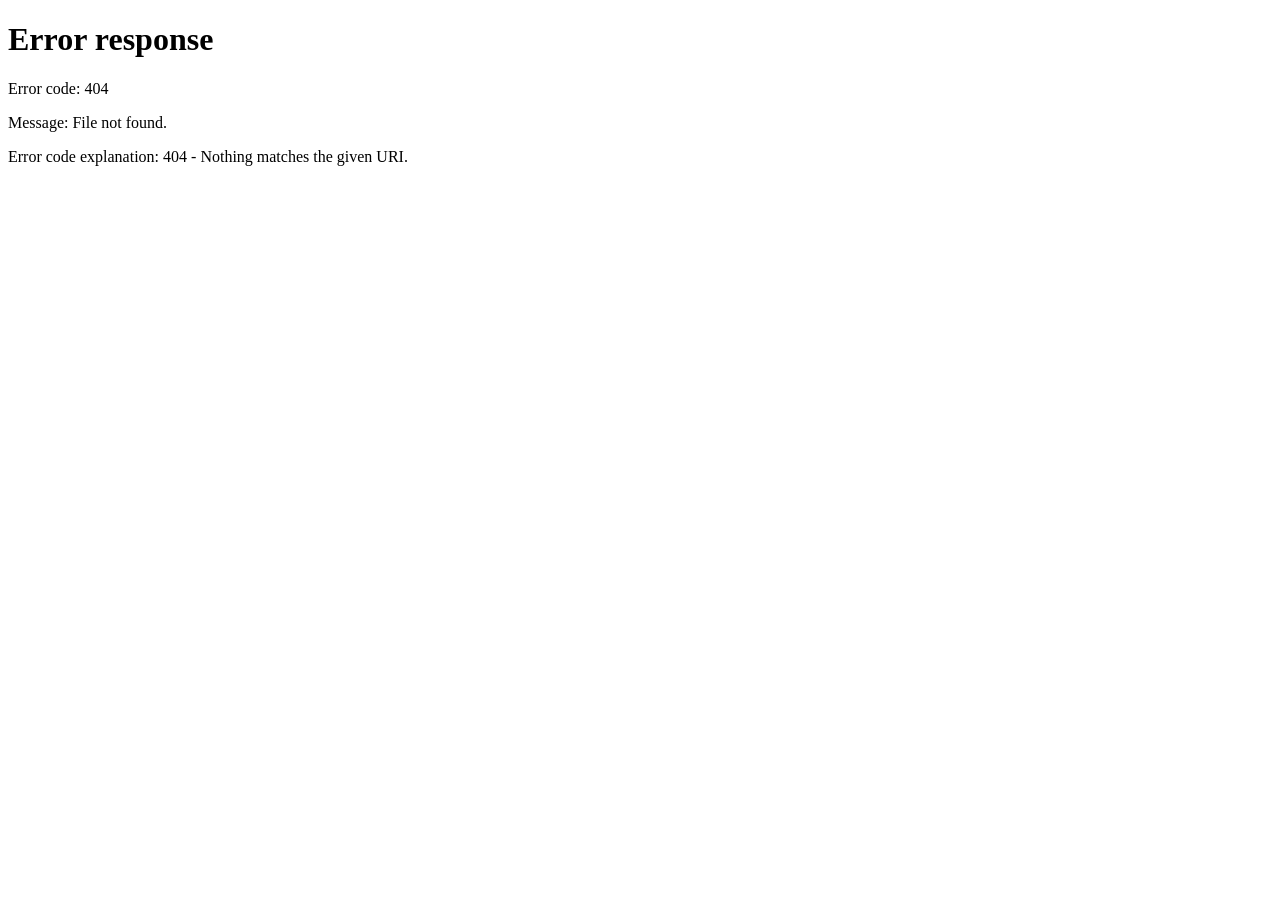
==== index.html @ cd6b4820 "Estructura inicial del proyecto: index y README" ====
<!DOCTYPE html>
<html lang="es">

<head>
    <meta charset="UTF-8">
    <title>DUALSHOCK-LAB</title>
</head>

<body>
    <script>
        window.location = "login/login.html"
    </script>
</body>

</html>
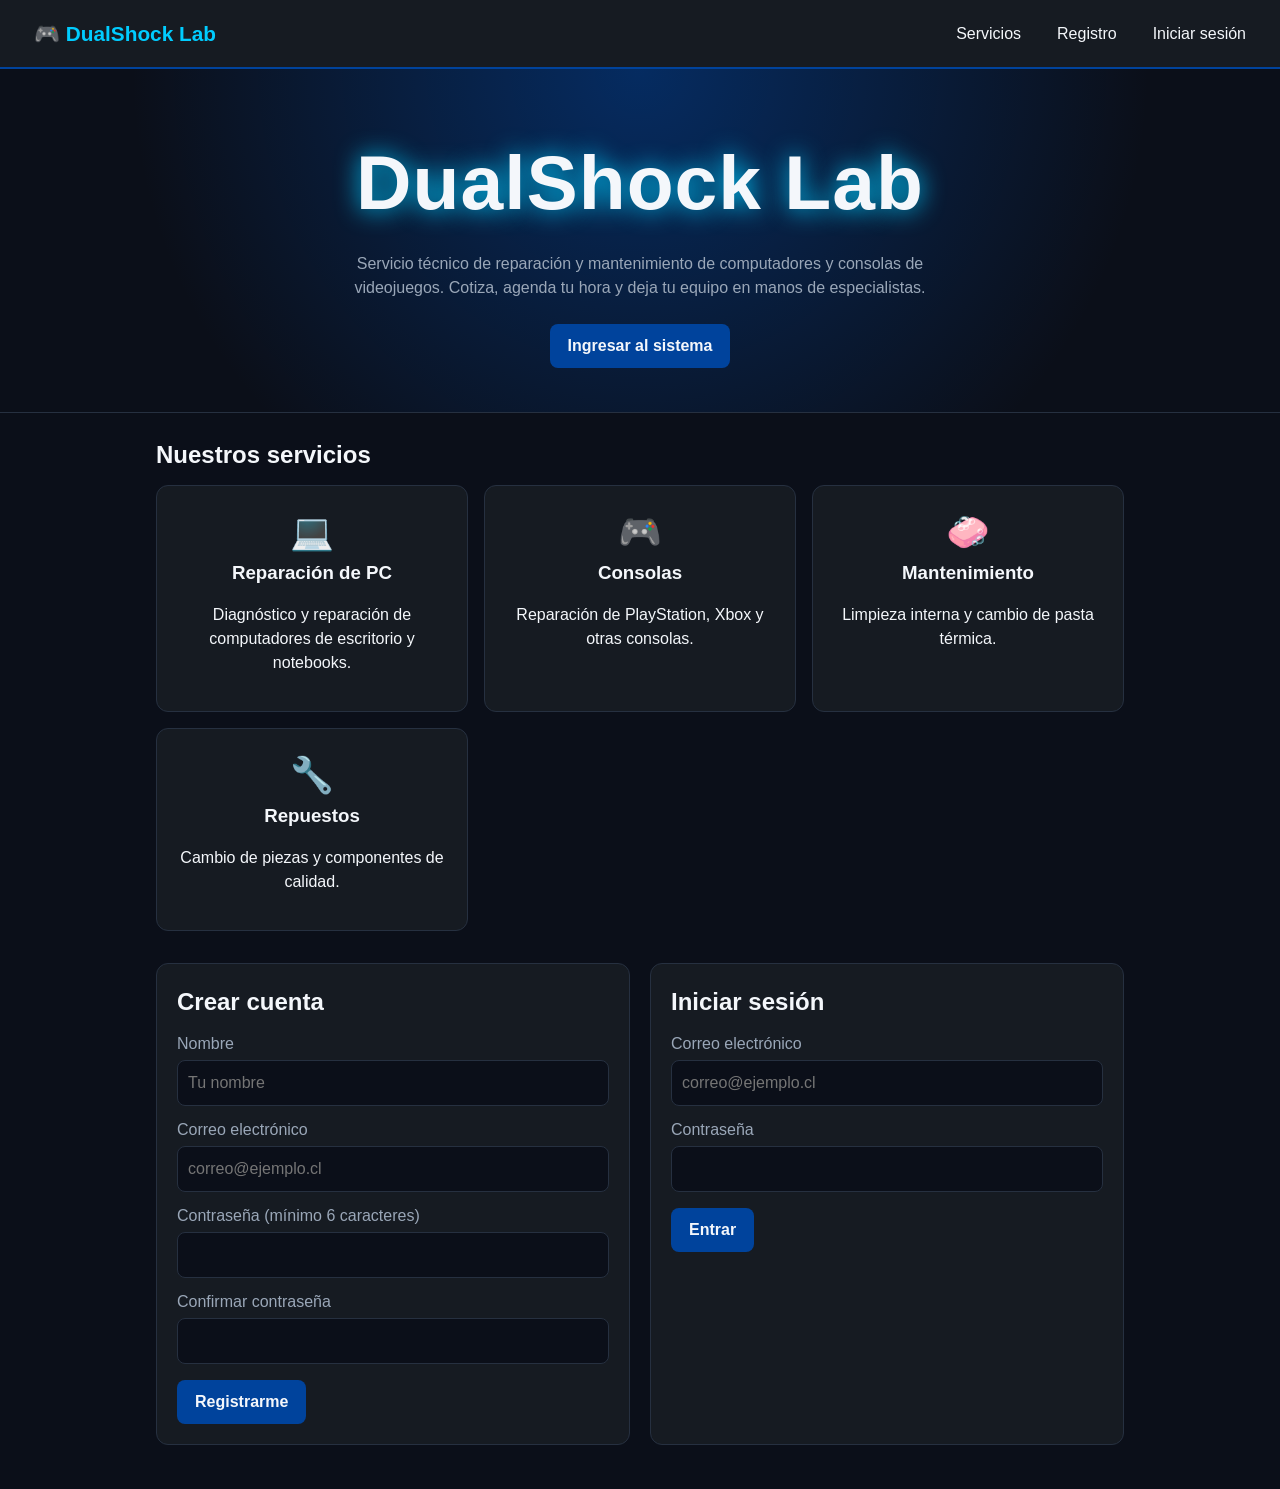
==== commit 85e1fbd8: "feat: agrega estructura HTML del inventario" ====
--- a/index.html
+++ b/index.html
@@ -1,15 +1,83 @@
 <!DOCTYPE html>
 <html lang="es">
+<head>
+  <meta charset="UTF-8">
+  <meta name="viewport" content="width=device-width, initial-scale=1.0">
+  <title>DualShock Lab | Servicio técnico de PC y consolas</title>
+  <link rel="stylesheet" href="css/compartido.css">
+  <link rel="stylesheet" href="css/inicio.css">
+</head>
+<body>
 
-<head>
-    <meta charset="UTF-8">
-    <title>DUALSHOCK-LAB</title>
-</head>
+  <!-- Menú de la portada: enlaces a las secciones de esta misma página -->
+  <nav class="barra">
+    <a class="logo" href="index.html">🎮 DualShock Lab</a>
+    <a href="#servicios">Servicios</a>
+    <a href="#registro">Registro</a>
+    <a href="#ingresar">Iniciar sesión</a>
+  </nav>
 
-<body>
-    <script>
-        window.location = "login/login.html"
-    </script>
+  <!-- Portada: el nombre del servicio técnico es lo más grande de la página -->
+  <header class="portada">
+    <h1>DualShock Lab</h1>
+    <p>Servicio técnico de reparación y mantenimiento de computadores y consolas de videojuegos. Cotiza, agenda tu hora y deja tu equipo en manos de especialistas.</p>
+    <a class="boton" href="#ingresar">Ingresar al sistema</a>
+  </header>
+
+  <main class="contenedor">
+
+    <!-- Servicios principales -->
+    <section id="servicios">
+      <h2>Nuestros servicios</h2>
+      <div class="grilla">
+        <div class="tarjeta servicio"><div class="icono">💻</div><h3>Reparación de PC</h3><p>Diagnóstico y reparación de computadores de escritorio y notebooks.</p></div>
+        <div class="tarjeta servicio"><div class="icono">🎮</div><h3>Consolas</h3><p>Reparación de PlayStation, Xbox y otras consolas.</p></div>
+        <div class="tarjeta servicio"><div class="icono">🧼</div><h3>Mantenimiento</h3><p>Limpieza interna y cambio de pasta térmica.</p></div>
+        <div class="tarjeta servicio"><div class="icono">🔧</div><h3>Repuestos</h3><p>Cambio de piezas y componentes de calidad.</p></div>
+      </div>
+    </section>
+
+    <!-- Registro y login lado a lado (novalidate: las validaciones las hace inicio.js) -->
+    <section class="dos-columnas">
+
+      <div class="tarjeta" id="registro">
+        <h2>Crear cuenta</h2>
+        <form id="formRegistro" novalidate>
+          <label for="regNombre">Nombre</label>
+          <input type="text" id="regNombre" placeholder="Tu nombre">
+
+          <label for="regCorreo">Correo electrónico</label>
+          <input type="email" id="regCorreo" placeholder="correo@ejemplo.cl">
+
+          <label for="regClave">Contraseña (mínimo 6 caracteres)</label>
+          <input type="password" id="regClave">
+
+          <label for="regConfirmar">Confirmar contraseña</label>
+          <input type="password" id="regConfirmar">
+
+          <button type="submit" class="boton">Registrarme</button>
+        </form>
+        <p id="mensajeRegistro" class="mensaje"></p>
+      </div>
+
+      <div class="tarjeta" id="ingresar">
+        <h2>Iniciar sesión</h2>
+        <form id="formLogin" novalidate>
+          <label for="loginCorreo">Correo electrónico</label>
+          <input type="email" id="loginCorreo" placeholder="correo@ejemplo.cl">
+
+          <label for="loginClave">Contraseña</label>
+          <input type="password" id="loginClave">
+
+          <button type="submit" class="boton">Entrar</button>
+        </form>
+        <p id="mensajeLogin" class="mensaje"></p>
+      </div>
+
+    </section>
+  </main>
+
+  <script src="js/compartido.js"></script>
+  <script src="js/inicio.js"></script>
 </body>
-
 </html>
--- a/css/compartido.css
+++ b/css/compartido.css
@@ -0,0 +1,121 @@
+/* compartido.css
+   Estilos comunes de DualShock Lab. TODAS las páginas lo cargan primero;
+   luego cada módulo carga su propio CSS solo para lo específico. */
+
+/* Colores del proyecto (si se cambia uno aquí, cambia en todo el sistema) */
+:root {
+  --negro: #0B0F19;       /* fondo principal */
+  --carbon: #161B22;      /* tarjetas, menú y formularios */
+  --azul: #00439C;        /* botones principales */
+  --cian: #00CCFF;        /* detalles y bordes activos */
+  --verde: #00C853;       /* mensajes de éxito */
+  --rojo: #FF5252;        /* mensajes de error */
+  --texto: #F4F7FB;
+  --texto-suave: #9AA7B8;
+  --borde: #263040;
+}
+
+* { box-sizing: border-box; }
+
+body {
+  margin: 0;
+  background: var(--negro);
+  color: var(--texto);
+  font-family: "Segoe UI", Arial, sans-serif;
+  line-height: 1.5;
+}
+
+h1, h2, h3 { margin: 0 0 12px; }
+a { color: var(--cian); }
+
+/* ----- Barra de navegación (la misma en todas las páginas internas) ----- */
+.barra {
+  display: flex;
+  flex-wrap: wrap;
+  align-items: center;
+  gap: 8px 16px;
+  padding: 12px 24px;
+  background: var(--carbon);
+  border-bottom: 2px solid var(--azul);
+}
+.barra .logo {
+  margin-right: auto;
+  font-size: 1.3rem;
+  font-weight: 700;
+  color: var(--cian);
+  text-decoration: none;
+}
+.barra a { color: var(--texto); text-decoration: none; padding: 6px 10px; border-radius: 8px; }
+.barra a:hover, .barra a.activo { background: var(--azul); }
+.barra button {
+  padding: 6px 12px;
+  background: transparent;
+  color: var(--texto-suave);
+  border: 1px solid var(--borde);
+  border-radius: 8px;
+  font: inherit;
+  cursor: pointer;
+}
+.barra button:hover { color: var(--texto); border-color: var(--cian); }
+
+/* ----- Contenedor, tarjetas y grilla ----- */
+.contenedor { max-width: 1000px; margin: 24px auto; padding: 0 16px; }
+.tarjeta {
+  background: var(--carbon);
+  border: 1px solid var(--borde);
+  border-radius: 12px;
+  padding: 20px;
+  margin-bottom: 20px;
+}
+.grilla { display: grid; grid-template-columns: repeat(auto-fit, minmax(240px, 1fr)); gap: 16px; }
+
+/* ----- Formularios ----- */
+label { display: block; margin: 12px 0 4px; color: var(--texto-suave); }
+input, select, textarea {
+  width: 100%;
+  padding: 10px;
+  background: var(--negro);
+  color: var(--texto);
+  border: 1px solid var(--borde);
+  border-radius: 8px;
+  font: inherit;
+}
+input:focus, select:focus, textarea:focus { outline: 2px solid var(--cian); border-color: var(--cian); }
+
+/* ----- Botones ----- */
+.boton {
+  margin-top: 16px;
+  padding: 10px 18px;
+  background: var(--azul);
+  color: var(--texto);
+  border: 0;
+  border-radius: 8px;
+  font: inherit;
+  font-weight: 600;
+  cursor: pointer;
+}
+.boton:hover { background: #0058C9; }
+.boton-verde { background: var(--verde); color: #04210F; }
+.boton-verde:hover { background: #00E060; }
+.boton-peligro { margin: 0; padding: 6px 12px; background: transparent; color: var(--rojo); border: 1px solid var(--rojo); }
+.boton-peligro:hover { background: var(--rojo); color: var(--negro); }
+
+/* ----- Tablas ----- */
+.tabla-scroll { overflow-x: auto; }   /* en celular la tabla se desliza sin romper la página */
+table { width: 100%; border-collapse: collapse; }
+th, td { padding: 10px; text-align: left; border-bottom: 1px solid var(--borde); }
+th { color: var(--cian); }
+
+/* ----- Mensajes de éxito y error (se muestran con mostrarMensaje) ----- */
+.mensaje { display: none; padding: 10px 14px; margin: 12px 0; border-radius: 8px; }
+.mensaje.exito { display: block; background: rgba(0, 200, 83, 0.15); border: 1px solid var(--verde); color: var(--verde); }
+.mensaje.error { display: block; background: rgba(255, 82, 82, 0.12); border: 1px solid var(--rojo); color: var(--rojo); }
+
+/* Texto cuando no hay datos registrados */
+.vacio { color: var(--texto-suave); font-style: italic; }
+
+/* ----- Celulares ----- */
+@media (max-width: 600px) {
+  .barra { padding: 10px 12px; }
+  .tarjeta { padding: 14px; }
+}
--- a/css/inicio.css
+++ b/css/inicio.css
@@ -0,0 +1,29 @@
+/* inicio.css
+   Estilos solo de index.html. Los colores, tarjetas, botones y formularios
+   vienen de compartido.css, por eso este archivo es corto. */
+
+/* Portada: el nombre del servicio técnico destaca con un brillo cian */
+.portada {
+  text-align: center;
+  padding: 56px 16px 44px;
+  border-bottom: 1px solid var(--borde);
+  background: radial-gradient(circle at 50% 0%, rgba(0, 67, 156, 0.55), transparent 70%);
+}
+.portada h1 {
+  font-size: clamp(2.6rem, 9vw, 4.8rem);   /* se adapta al ancho de la pantalla */
+  letter-spacing: 1px;
+  text-shadow: 0 0 24px var(--cian);
+}
+.portada p { max-width: 600px; margin: 0 auto 8px; color: var(--texto-suave); }
+.portada .boton { display: inline-block; text-decoration: none; }  /* un enlace con apariencia de botón */
+
+/* Tarjetas de servicios */
+.servicio { text-align: center; margin-bottom: 0; }
+.servicio .icono { font-size: 2.2rem; }
+#servicios { margin-bottom: 32px; }
+
+/* Registro y login en dos columnas; en celular pasan a una sola */
+.dos-columnas { display: grid; grid-template-columns: 1fr 1fr; gap: 20px; }
+@media (max-width: 700px) {
+  .dos-columnas { grid-template-columns: 1fr; }
+}
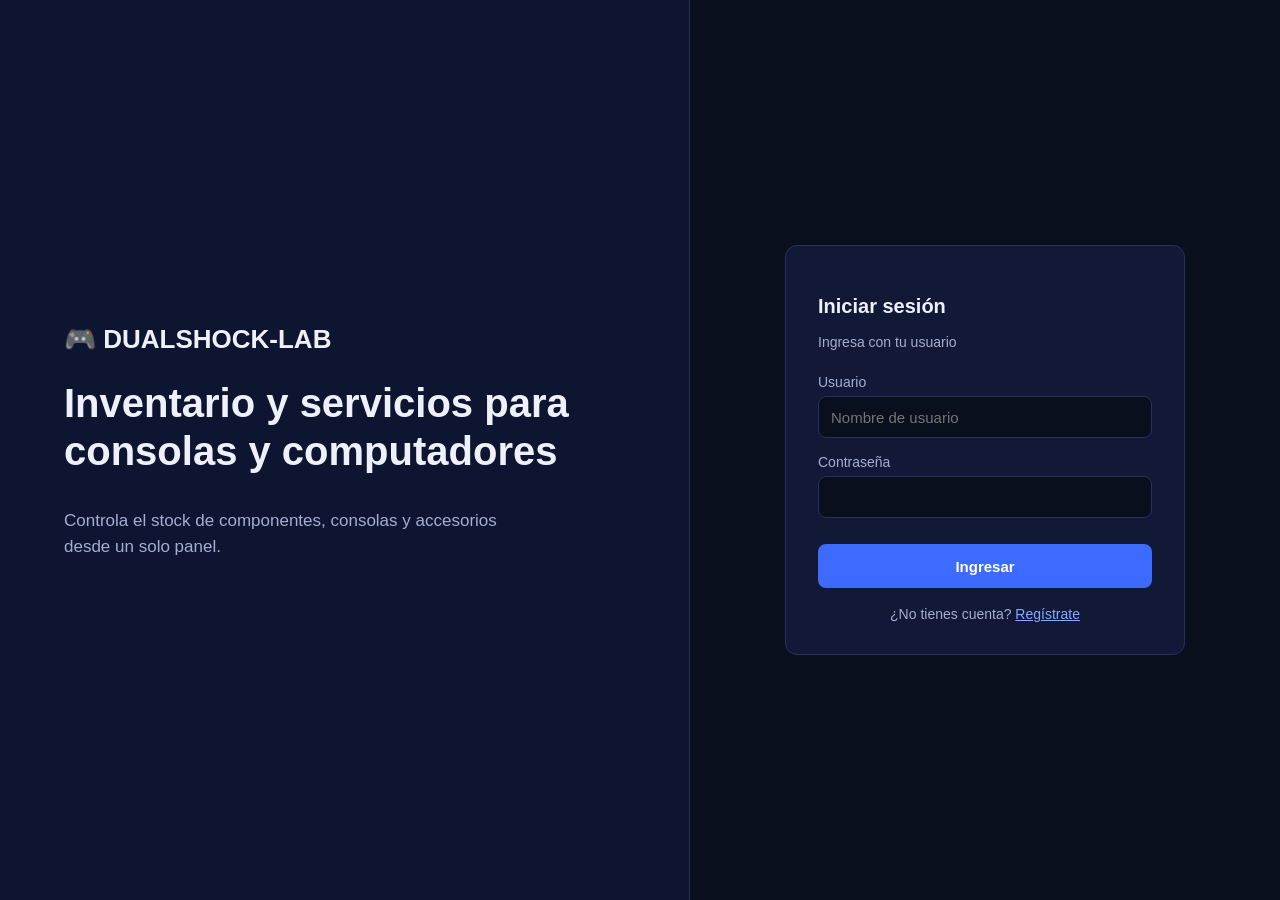
==== commit 1e886a56: "Resuelvo conflictos" ====
--- a/index.html
+++ b/index.html
@@ -1,5 +1,6 @@
 <!DOCTYPE html>
 <html lang="es">
+<<<<<<< HEAD
 <head>
   <meta charset="UTF-8">
   <meta name="viewport" content="width=device-width, initial-scale=1.0">
@@ -80,4 +81,18 @@
   <script src="js/compartido.js"></script>
   <script src="js/inicio.js"></script>
 </body>
+=======
+
+<head>
+    <meta charset="UTF-8">
+    <title>DUALSHOCK-LAB</title>
+</head>
+
+<body>
+    <script>
+        window.location = "login/login.html"
+    </script>
+</body>
+
+>>>>>>> 8c375e81144e76959e1743c2c50b8c2e0e37ebdf
 </html>
